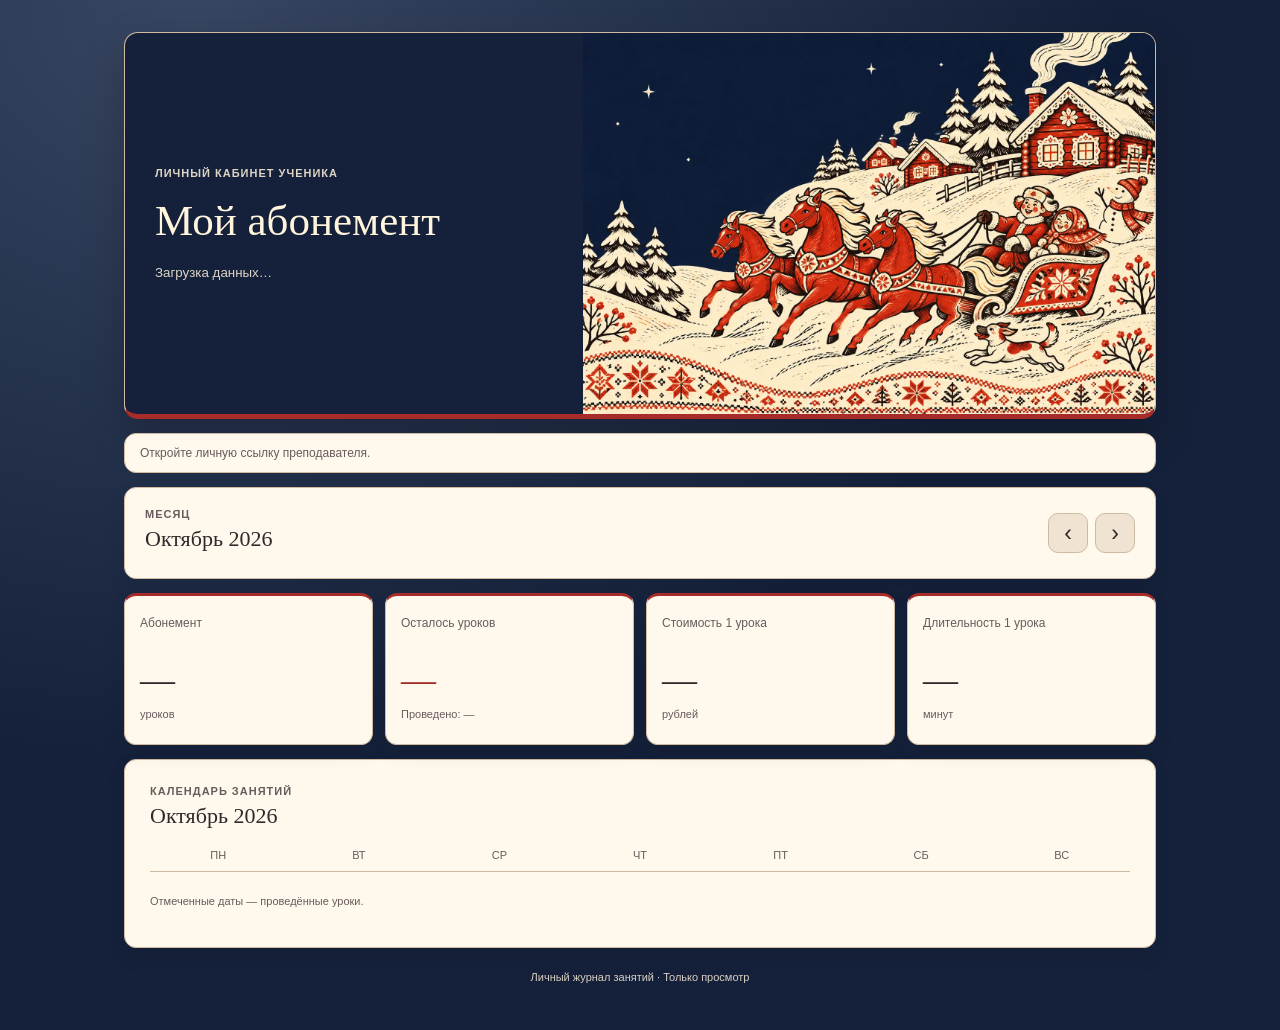
==== student.html @ 14dc7225 "Switch theme with calendar navigation and adapt payment button colors" ====
<!DOCTYPE html>
<html lang="ru">
<head>
<meta charset="UTF-8">
<meta name="viewport" content="width=device-width,initial-scale=1">
<meta name="robots" content="noindex,nofollow,noarchive">
<meta name="referrer" content="no-referrer">
<title>Мои уроки — Личный кабинет</title>
<style>
*{box-sizing:border-box}
body{
 --fg:#fff9fc;--muted:#e0cfe6;
 --card:#2d2039;--border:#685070;
 --green:#98ebba;--soft:#483452;
 margin:0;min-height:100vh;
 font-family:"Segoe UI",Arial,sans-serif;
 color:var(--fg);
 background:linear-gradient(135deg,#24172e,#69415e);
}
body.winter{
 --fg:#20394f;--muted:#536b7d;
 --card:#fff;--border:#c5ddeb;
 --green:#166746;--soft:#dfedf9;
 background:linear-gradient(135deg,#b5dcf5,#f1faff);
}
body.spring{
 --fg:#294333;--muted:#586d60;
 --card:#fff;--border:#cce2d1;
 --green:#166746;--soft:#fbe8ef;
 background:linear-gradient(135deg,#d2f0de,#ffe9f2);
}
body.summer{
 --fg:#244450;--muted:#526d77;
 --card:#fff;--border:#bee0e4;
 --green:#166746;--soft:#fff1c9;
 background:linear-gradient(135deg,#b7e9f4,#fff0c0);
}
main{max-width:940px;margin:auto;padding:24px}
header,.month,.stat,.calendar{
 background:var(--card);
 border:1px solid var(--border);
 border-radius:19px;
}
header{
 padding:26px;display:flex;
 align-items:center;justify-content:space-between;
 gap:15px;margin-bottom:14px;
}
h1{font-size:clamp(27px,5vw,40px);margin:10px 0}
h2{font-size:22px;margin:6px 0}
small,.label,.note,.eyebrow{color:var(--muted)}
.eyebrow{
 text-transform:uppercase;font-weight:750;
 font-size:11px;letter-spacing:1px;
}
.symbol{font-size:65px}
.month{
 display:flex;align-items:center;justify-content:space-between;
 gap:10px;padding:20px;margin-bottom:14px;
}
.arrows{display:flex;gap:7px}
.arrows button{
 background:var(--soft);color:var(--fg);
 border:1px solid var(--border);
 border-radius:10px;width:40px;height:40px;
 font-size:23px;cursor:pointer;
}
.arrows button:disabled{opacity:.3;cursor:default}
.stats{
 display:grid;grid-template-columns:repeat(4,minmax(0,1fr));
 gap:12px;margin-bottom:14px;
}
.stat{padding:20px 15px}
.label{font-size:12px;min-height:33px}
.value{
 font-size:clamp(25px,4vw,35px);
 font-weight:800;letter-spacing:-.04em;
 margin:12px 0 5px;
}
.value.green{color:var(--green)}
.note{font-size:11px}
.calendar{padding:25px}
.week,.days{
 display:grid;grid-template-columns:repeat(7,minmax(0,1fr));
 text-align:center;gap:4px;
}
.week{
 padding:14px 0 10px;border-bottom:1px solid var(--border);
 color:var(--muted);font-size:11px;
}
.days{margin-top:10px}
.day{
 min-height:52px;display:grid;place-items:center;
 font-size:13px;font-weight:600;
}
.done{
 display:grid;place-items:center;
 height:35px;width:35px;
 border-radius:50%;
 background:#166746;color:#fff;font-weight:750;
}
.status{
 padding:12px 15px;margin-bottom:14px;
 background:var(--card);border:1px solid var(--border);
 border-radius:12px;color:var(--muted);font-size:12px;
}
footer{text-align:center;color:var(--muted);font-size:11px;margin:23px 0}
@media(max-width:620px){
 main{padding:12px}
 header{padding:19px}
 .symbol{font-size:45px}
 .stats{grid-template-columns:repeat(2,minmax(0,1fr))}
 .stat{padding:15px}
 .calendar{padding:16px 10px}
 .day{min-height:40px}
 .done{height:30px;width:30px}
}

/* November: charcoal, candlelight, silver tracery. Scoped to the current Moscow month. */
body.november{--fg:#eee9df;--muted:#bcbdb3;--card:#1b2221;--border:#62675f;--green:#ddbc87;--soft:#303b36;color-scheme:dark;background:radial-gradient(ellipse at 18% 4%,#51595155,transparent 42%),radial-gradient(ellipse at 85% 75%,#73534328,transparent 50%),#151c1c;background-attachment:fixed;isolation:isolate;}
body.november::before{content:"";position:fixed;inset:0;pointer-events:none;z-index:-1;background-image:url("data:image/svg+xml,%3Csvg%20xmlns%3D%22http%3A%2F%2Fwww.w3.org%2F2000%2Fsvg%22%20width%3D%221400%22%20height%3D%221100%22%20viewBox%3D%220%200%201400%201100%22%3E%3Cg%20fill%3D%22none%22%20stroke%3D%22%23050909%22%20stroke-linecap%3D%22round%22%3E%3Cpath%20stroke-width%3D%2270%22%20d%3D%22M1440%201130c-130-190-173-270-163-441s-44-228-131-380S1130%20133%201113-30%22%2F%3E%3Cpath%20stroke-width%3D%2222%22%20d%3D%22M1290%20790c-66-146-142-181-196-260s-102-56-152-154M1247%20591c50-140%2031-233%2088-326s21-157%2052-248M1172%20380c-67-27-137-29-179-86s-84-80-137-110M1140%20274c44-94%2051-151%2030-243M1218%20522c-5-104-69-151-64-227M1122%20562c-34-57-39-108-83-130M1331%20281c-12-62-57-87-60-161%22%2F%3E%3Cpath%20stroke-width%3D%227%22%20d%3D%22m994%20294-12-93-39-45m209%20137-39-44-6-42m-165%20168-25-59-62-28m472-54%2058-49%2014-80M1169%2066l70-72m-200%20438-65%2011-27-31M-70%201010c180-10%20233-94%20293-180s76-105%20151-119M147%20901l-11-89-42-44m128%2062%2056%2012%2040-31M62%20972l31-100%22%2F%3E%3C%2Fg%3E%3C%2Fsvg%3E");background-repeat:no-repeat;background-position:center right;background-size:cover;opacity:.8;}
body.november main{position:relative;max-width:1000px;padding-top:42px;}
body.november header,body.november .month,body.november .stat,body.november .calendar,body.november .payment,body.november .archive{background:linear-gradient(125deg,#29312df5,#1a211ff5 65%);border:1px solid #6a6c60;border-radius:8px;box-shadow:0 18px 40px #0005,inset 0 1px #e5ddc00b;}
body.november header{position:relative;min-height:195px;padding:35px 34px;border:1px solid #929286;outline:1px solid #71766a77;outline-offset:-8px;overflow:hidden;background:radial-gradient(ellipse at 91% 50%,#bc7c4328,transparent 37%),linear-gradient(120deg,#303831,#1b2220 70%);}
body.november header::before,body.november header::after{content:"◇";position:absolute;left:50%;transform:translateX(-50%);font-size:21px;line-height:20px;color:#b8b6a3;background:#252d28;padding:0 14px;}
body.november header::before{top:0}body.november header::after{bottom:0}
body.november h1,body.november h2{font-family:Georgia,"Times New Roman",serif;font-weight:400;letter-spacing:.015em;color:#f1e9d9;text-shadow:0 3px 12px #0006;}
body.november h1{font-size:clamp(30px,5vw,47px);margin:14px 0 12px;}
body.november .eyebrow{font-size:10px;font-weight:500;letter-spacing:2px;color:#c5c4b6;}
body.november .symbol{width:85px;min-width:65px;height:112px;filter:drop-shadow(0 0 18px #d39a5744);font-size:0;}
body.november .symbol svg{height:100%;width:100%;}
body.november .status{border-radius:5px;background:#18201dd9;border-color:#454f47;color:#bdc3b6;margin:20px 0;}
body.november .month{padding:20px 25px;margin-bottom:18px;}
body.november .stat{padding:23px 18px;position:relative;}
body.november .stat::before{content:"";position:absolute;top:0;left:20px;right:20px;height:1px;background:linear-gradient(90deg,transparent,#c0b8a077,transparent);}
body.november .value{font-family:Georgia,"Times New Roman",serif;letter-spacing:0;font-weight:400;}
body.november .label{font-size:12px;line-height:1.5;}
body.november .note{line-height:1.65;}
body.november .arrows button,body.november .payment button,body.november .archive button{border-radius:5px;background:#303b33;color:#e8e5d7;border:1px solid #7c806d;box-shadow:0 4px 12px #0003;}
body.november button:focus-visible,body.november select:focus-visible,body.november input:focus-visible{outline:2px solid #e2bd82;outline-offset:3px;}
body.november .calendar{margin-top:18px;padding:27px;}
body.november .week{color:#c4c6b8;border-color:#73796b66;}
body.november .day{min-height:57px;color:#e6e6d8;}
body.november .done{background:#c5b087;color:#17221b;border:1px solid #e7d9b5;box-shadow:0 0 16px #c4a27122;}
body.november .payment,body.november .archive{margin-top:18px;}
body.november footer{padding:12px;color:#b4b9ab;letter-spacing:.04em;}
@media(max-width:620px){body.november main{padding:18px 12px;}body.november header{padding:26px 22px;min-height:165px;}body.november .symbol{width:58px;min-width:52px;height:88px;}body.november .stat{padding:20px 15px;}body.november .calendar{padding:22px 12px;}body.november .day{min-height:44px;}body.november .month{padding:18px;}body.november::before{opacity:.45;background-position:75% center;}}


.phone-payment{margin:18px 0;padding:27px;background:var(--card);border:1px solid var(--border);border-radius:16px;box-shadow:0 15px 36px #0003;}
.payment-heading{display:flex;align-items:baseline;justify-content:space-between;gap:12px;flex-wrap:wrap;margin-bottom:17px;}
.phone-payment h2{margin:5px 0 12px}.phone-payment p{line-height:1.6;}
.bank-options{display:grid;grid-template-columns:1fr 1fr;gap:12px;margin:16px 0 21px;}
.bank-choice{display:flex;align-items:center;gap:11px;padding:15px 17px;color:var(--fg);font:600 16px "Segoe UI",Arial,sans-serif;text-align:left;background:var(--soft);border:1px solid var(--border);border-radius:11px;cursor:pointer;box-shadow:0 5px 0 #0003,0 9px 17px #0002;transition:transform .15s,box-shadow .15s;}
.bank-choice[aria-pressed=true]{outline:2px solid #c9ad78;outline-offset:2px;box-shadow:0 3px 0 #0004,0 0 20px #c9ad7822;transform:translateY(2px);}
.bank-choice .bank-mark{display:grid;place-items:center;flex:none;width:31px;height:31px;border-radius:9px;color:white;font-weight:800;font-size:22px;}
.bank-choice[data-bank=sber] .bank-mark{background:linear-gradient(135deg,#76bd36,#168c48);}.bank-choice[data-bank=tbank] .bank-mark{background:#ffdd2d;color:#222;}
.copy-phone{display:flex;align-items:center;justify-content:center;gap:14px;width:100%;min-height:88px;padding:17px 12px;border:1px solid #c6bc9f;border-radius:12px;color:#292a24;background:linear-gradient(165deg,#f2e9cc 0%,#d3c4a2 43%,#b9a57e 46%,#e0ceaa 100%);box-shadow:inset 0 2px 1px #fff9,inset 0 -3px 2px #72633f66,0 7px 0 #645942,0 12px 23px #0006;cursor:pointer;transform:translateY(0);transition:transform .12s,box-shadow .12s;text-shadow:0 1px #fff9;}
.copy-phone:hover{filter:brightness(1.06)}.copy-phone:active{transform:translateY(5px);box-shadow:inset 0 2px 5px #77674455,0 2px 0 #645942,0 6px 12px #0004;}
.copy-phone .phone-number{font:700 clamp(22px,4vw,32px) Georgia,"Times New Roman",serif;letter-spacing:.03em;white-space:nowrap;text-shadow:0 1px 0 #fff,0 -1px 0 #88765066,0 2px 2px #75684a33;}
.copy-phone svg{width:22px;height:22px;flex:none;}.copy-caption{text-align:center;margin:15px 0 5px;font-size:12px;color:var(--muted);min-height:20px;}
.payment-steps{margin:16px 0 0;color:var(--muted);font-size:13px;}.payment-quote{display:flex;align-items:center;gap:12px;flex-wrap:wrap;margin:8px 0 19px;}.payment-quote input{width:72px;padding:9px;font:inherit;border-radius:7px;border:1px solid var(--border);color:var(--fg);background:var(--soft);}.payment-quote strong{font-size:19px;}
.phone-payment button:focus-visible,.phone-payment input:focus-visible{outline:3px solid #e2bd82;outline-offset:4px;}
body.november .phone-payment{background:linear-gradient(125deg,#29312df5,#1a211ff5 65%);border-color:#6a6c60;border-radius:8px;box-shadow:0 18px 40px #0005,inset 0 1px #e5ddc00b;}
@media(max-width:620px){.phone-payment{padding:23px 16px}.bank-choice{font-size:14px;padding:12px 10px;gap:8px}.bank-options{gap:10px}.copy-phone{gap:8px}.copy-phone .phone-number{font-size:23px;letter-spacing:0}.copy-phone svg{width:20px}.payment-steps{font-size:12px}}
@media(prefers-reduced-motion:reduce){.copy-phone,.bank-choice{transition:none}}


/* Six illustrated monthly themes, selected by today's Moscow date. */
.season-picture{display:none;}
body.december{--fg:#30282a;--muted:#685b5d;--card:#fff8ed;--border:#cfbaa2;--green:#a72b29;--soft:#f0e3d1;--hero:#15213a;--hero-fg:#fff4dc;--done-fg:#fff;--page:#15213a;color-scheme:light;background:radial-gradient(ellipse at 15% 0%,#384662,transparent 60%),#15213a;}
body.january{--fg:#f6ecda;--muted:#c4cedd;--card:#172941;--border:#5d718f;--green:#f3cd82;--soft:#293e59;--hero:#0e203c;--hero-fg:#fff2d1;--done-fg:#1b2b40;--page:#0c182d;color-scheme:dark;background:radial-gradient(ellipse at 85% 5%,#294c77,transparent 60%),#0c182d;}
body.february{--fg:#f0e8df;--muted:#c4b8ac;--card:#2c2928;--border:#76645b;--green:#e8b076;--soft:#453832;--hero:#242425;--hero-fg:#f1e5d8;--done-fg:#2c231d;--page:#202122;color-scheme:dark;background:radial-gradient(ellipse at 80% 2%,#75443366,transparent 55%),#202122;}
body.march{--fg:#533e3b;--muted:#79615e;--card:#fffaf4;--border:#d7bfb2;--green:#a94b59;--soft:#f6e5dc;--hero:#fff5e8;--hero-fg:#583c37;--done-fg:#fff;--page:#f5e9dd;color-scheme:light;background:radial-gradient(ellipse at 10% 0%,#d7edf2,transparent 55%),#f5e9dd;}
body.april{--fg:#493a54;--muted:#73617c;--card:#fff9ff;--border:#d0bad6;--green:#79508d;--soft:#eee1f3;--hero:#f4e8f2;--hero-fg:#533a60;--done-fg:#fff;--page:#e7dbea;color-scheme:light;background:radial-gradient(ellipse at 90% 0%,#ffd9bc,transparent 55%),#e7dbea;}
body.may{--fg:#264b63;--muted:#516d7d;--card:#f7fcff;--border:#b3cfdf;--green:#a13d75;--soft:#e2f0f9;--hero:#eaf6fb;--hero-fg:#244b66;--done-fg:#fff;--page:#d8eaf3;color-scheme:light;background:radial-gradient(ellipse at 80% 0%,#f5dce9,transparent 55%),#d8eaf3;}
body[data-month-art]{background-attachment:fixed;}
body[data-month-art] main{max-width:1080px;padding-top:32px;}
body[data-month-art] header{display:grid;grid-template-columns:1fr 1.25fr;gap:0;padding:0;overflow:hidden;min-height:0;background:var(--hero);border-radius:14px;border:1px solid var(--border);box-shadow:0 18px 45px #0003;}
body[data-month-art] .season-picture{display:block;grid-column:2;grid-row:1;align-self:stretch;}
body[data-month-art] .season-picture img{display:block;width:100%;height:100%;aspect-ratio:3/2;object-fit:cover;}
body[data-month-art] header>div:not(.season-picture):not(.symbol){grid-column:1;grid-row:1;padding:34px 30px;min-width:0;}
body[data-month-art] header h1{color:var(--hero-fg);font-family:Georgia,"Times New Roman",serif;font-weight:400;font-size:clamp(29px,4vw,43px);line-height:1.12;margin:18px 0;}
body[data-month-art] header .eyebrow,body[data-month-art] header small{color:var(--hero-fg);opacity:.86;}
body[data-month-art] header .symbol{display:none;}
body[data-month-art] h2{font-family:Georgia,"Times New Roman",serif;font-weight:400;}
body[data-month-art] .month,body[data-month-art] .stat,body[data-month-art] .calendar,body[data-month-art] .phone-payment,body[data-month-art] .archive{border-radius:12px;box-shadow:0 9px 22px #00000012;}
body[data-month-art] .stat{border-top:3px solid var(--green);}
body[data-month-art] .value{font-family:Georgia,"Times New Roman",serif;font-weight:400;letter-spacing:0;}
body[data-month-art] .done{background:var(--green);color:var(--done-fg);box-shadow:0 3px 9px #0002;}
body[data-month-art] .note{line-height:1.6;}
body[data-month-art] .bank-choice[aria-pressed=true]{outline-color:var(--green);}
body[data-month-art] footer{color:var(--muted);}
body.december footer{color:#d8d0c3;}
body[data-month-art] :is(button,input,select):focus-visible{outline:3px solid var(--green);outline-offset:3px;}
body.december header{border-bottom:5px solid #a72b29;}
body.january header{border-bottom:4px solid #d7ac60;}
body.february header{border-bottom:4px solid #8d5342;}
body.march header{border-bottom:4px solid #d89b9b;}
body.april header{border-bottom:4px solid #a487ba;}
body.may header{border-bottom:4px solid #d78ab5;}
@media(max-width:620px){body[data-month-art] main{padding:16px 12px;}body[data-month-art] header{grid-template-columns:1fr;}body[data-month-art] .season-picture{grid-column:1;grid-row:1;}body[data-month-art] .season-picture img{height:auto;aspect-ratio:3/2;}body[data-month-art] header>div:not(.season-picture):not(.symbol){grid-column:1;grid-row:2;padding:23px 22px;}body[data-month-art] header h1{font-size:34px;margin:12px 0;}body[data-month-art] .calendar{padding:22px 12px;}}


/* Compact payment: calculation on the left, bank icons and phone on the right. */
.phone-payment{padding:22px 24px;}
.payment-layout{display:grid;grid-template-columns:minmax(230px,.85fr) minmax(300px,1.15fr);gap:18px 32px;align-items:center;}
.payment-summary{align-self:start;padding-top:4px;}
.payment-summary .eyebrow{font-size:10px;letter-spacing:1.3px;}
.payment-summary h2{font-size:25px;margin:6px 0 12px;}
.payment-summary #phoneTerms{font-size:11px;margin:0 0 13px;}
.payment-summary .payment-quote{gap:10px;margin:0;font-size:13px;}
.payment-summary .payment-quote label{display:flex;align-items:center;gap:7px;}
.payment-summary .payment-quote input{width:57px;padding:6px;}
.payment-summary .payment-quote strong{font-size:18px;}
.payment-transfer{width:100%;max-width:470px;justify-self:center;text-align:center;}
.payment-transfer .bank-options{display:flex;justify-content:center;gap:12px;margin:0 0 12px;}
.payment-transfer .bank-choice{display:grid;place-items:center;padding:0;width:43px;height:43px;border:1px solid var(--border);border-radius:11px;background:var(--soft);box-shadow:0 3px 0 #0003,0 5px 12px #0002;}
.payment-transfer .bank-mark{width:31px;height:31px;font-size:23px;border-radius:8px;}
.payment-transfer .copy-phone{min-height:58px;padding:10px 12px;gap:11px;box-shadow:inset 0 2px 1px #fff9,inset 0 -2px 2px #72633f66,0 5px 0 #645942,0 9px 17px #0004;}
.payment-transfer .copy-phone .phone-number{font-size:clamp(21px,2.7vw,28px);}
.payment-transfer .copy-phone svg{width:19px;height:19px;}
.payment-transfer .copy-caption{margin:10px 0 4px;font-size:11px;min-height:16px;line-height:1.4;}
.payment-transfer .payment-steps{font-size:11px;line-height:1.5;margin:8px 0 0;}
.payment-transfer .payment-confirmation{font-size:10px;margin:6px 0 0;line-height:1.45;color:var(--muted);}
@media(max-width:760px){.phone-payment{padding:19px 18px;}.payment-layout{grid-template-columns:1fr;gap:17px;}.payment-summary h2{margin-bottom:8px;}.payment-summary #phoneTerms{margin-bottom:10px;}.payment-transfer{max-width:460px;}.payment-transfer .bank-options{margin-bottom:10px;}.payment-transfer .copy-phone .phone-number{font-size:25px;}}
@media(max-width:360px){.payment-transfer .copy-phone .phone-number{font-size:22px;}.payment-transfer .copy-phone{gap:7px;}}


/* Phone button palette follows the displayed month's theme. */
body{--phone-top:#e6d5ef;--phone-mid:#d5b8e0;--phone-low:#bca0ce;--phone-end:#dfc7e9;--phone-ink:#382246;--phone-edge:#a78bb9;--phone-base:#705c80;--phone-text-highlight:#ffffff88;}
body.november{--phone-top:#f2e9cc;--phone-mid:#d3c4a2;--phone-low:#b9a57e;--phone-end:#e0ceaa;--phone-ink:#292a24;--phone-edge:#c6bc9f;--phone-base:#645942;}
body.december{--phone-top:#b72b35;--phone-mid:#a9222d;--phone-low:#8d1826;--phone-end:#b42b35;--phone-ink:#fffaf3;--phone-edge:#edb6ae;--phone-base:#63151e;--phone-text-highlight:#00000066;}
body.january{--phone-top:#345c87;--phone-mid:#254975;--phone-low:#1c3962;--phone-end:#315681;--phone-ink:#fff5de;--phone-edge:#a8c1df;--phone-base:#10223b;--phone-text-highlight:#00000077;}
body.february{--phone-top:#e4bc98;--phone-mid:#cda07d;--phone-low:#b58a6b;--phone-end:#d8ad88;--phone-ink:#30231b;--phone-edge:#d8b898;--phone-base:#6d4b38;}
body.march{--phone-top:#f9e1de;--phone-mid:#edc8c5;--phone-low:#d7aaa9;--phone-end:#f1d0ca;--phone-ink:#542f36;--phone-edge:#c49496;--phone-base:#9b6c72;}
body.april{--phone-top:#e9e0f5;--phone-mid:#d8c7ea;--phone-low:#bda8d5;--phone-end:#ddcdef;--phone-ink:#432d57;--phone-edge:#ac91c4;--phone-base:#7a5d95;}
body.may{--phone-top:#e4f4fc;--phone-mid:#bfdded;--phone-low:#9fc5dc;--phone-end:#c9e4f2;--phone-ink:#24455d;--phone-edge:#8db6cf;--phone-base:#577e99;}
body.summer,body.spring{--phone-top:#e3f4e8;--phone-mid:#c0dfd0;--phone-low:#9dc5b2;--phone-end:#cce8d9;--phone-ink:#254238;--phone-edge:#89b6a0;--phone-base:#547d68;}
body.winter{--phone-top:#f1f7ff;--phone-mid:#d7e6f7;--phone-low:#b6cde6;--phone-end:#dfecfa;--phone-ink:#243f5b;--phone-edge:#a1bad6;--phone-base:#607b9b;}
.payment-transfer .copy-phone{background:linear-gradient(165deg,var(--phone-top) 0%,var(--phone-mid) 43%,var(--phone-low) 46%,var(--phone-end) 100%);color:var(--phone-ink);border-color:var(--phone-edge);box-shadow:inset 0 2px 1px #ffffff66,inset 0 -2px 2px #00000022,0 5px 0 var(--phone-base),0 9px 17px #0004;text-shadow:none;}
.payment-transfer .copy-phone .phone-number{color:var(--phone-ink);text-shadow:0 1px 0 var(--phone-text-highlight),0 2px 2px #00000018;}
.payment-transfer .copy-phone:active{box-shadow:inset 0 2px 5px #00000022,0 1px 0 var(--phone-base),0 4px 10px #0003;}
.arrows button,.bank-choice{color:var(--fg);background:var(--soft);}
.bank-choice[data-bank=sber] .bank-mark{background:linear-gradient(135deg,#29823a,#16723a);color:#fff;}
.bank-choice[data-bank=tbank] .bank-mark{background:#ffdd2d;color:#222;}
.phone-payment button:focus-visible,.phone-payment input:focus-visible,.arrows button:focus-visible{outline:3px solid var(--green);outline-offset:4px;}

</style>
</head>
<body>
<main>
<header>
 <div class="season-picture" id="seasonPicture" hidden aria-hidden="true"><img id="seasonImage" alt="" width="1536" height="1024" decoding="async"></div>
 <div>
  <div class="eyebrow">Личный кабинет ученика</div>
  <h1>Мой абонемент</h1>
  <small id="studentName">Загрузка данных…</small>
 </div>
 <div class="symbol" id="symbol" aria-hidden="true"></div>
</header>

<div id="status" class="status" role="status">
 Ожидаем личные данные.
</div>

<section class="month">
 <div>
  <div class="eyebrow">Месяц</div>
  <h2 id="monthName">Октябрь 2026</h2>
 </div>
 <div class="arrows">
  <button id="prev" aria-label="Предыдущий месяц">‹</button>
  <button id="next" aria-label="Следующий месяц">›</button>
 </div>
</section>

<section class="stats">
 <div class="stat">
  <div class="label">Абонемент</div>
  <div class="value" id="subscription">—</div>
  <div class="note">уроков</div>
 </div>
 <div class="stat">
  <div class="label">Осталось уроков</div>
  <div class="value green" id="remaining">—</div>
  <div class="note" id="completed">Проведено: —</div>
 </div>
 <div class="stat">
  <div class="label">Стоимость 1 урока</div>
  <div class="value" id="price">—</div>
  <div class="note">рублей</div>
 </div>
 <div class="stat">
  <div class="label">Длительность 1 урока</div>
  <div class="value" id="minutes">—</div>
  <div class="note">минут</div>
 </div>
</section>


<section class="phone-payment" id="phonePayment" aria-labelledby="phonePayTitle" hidden>
 <div class="payment-layout">
  <div class="payment-summary"><div class="eyebrow">Пополнить абонемент</div><h2 id="phonePayTitle">Оплатить занятия</h2><p class="note" id="phoneTerms"></p><div class="payment-quote"><label for="phoneQuantity">Уроков <input id="phoneQuantity" type="number" min="1" max="100" step="1" value="4"></label><span>К оплате: <strong id="phoneAmount">—</strong></span></div></div>
  <div class="payment-transfer">
   <div class="bank-options" role="group" aria-label="Выберите банк получателя">
    <button class="bank-choice" type="button" data-bank="sber" aria-pressed="false" aria-label="Сбер" title="Сбер"><span class="bank-mark" aria-hidden="true">С</span></button>
    <button class="bank-choice" type="button" data-bank="tbank" aria-pressed="false" aria-label="Т-Банк" title="Т-Банк"><span class="bank-mark" aria-hidden="true">Т</span></button>
   </div>
   <button type="button" class="copy-phone" id="copyPhone" aria-label="Скопировать номер телефона +7 910 254 19 08"><span class="phone-number">+7 910 254-19-08</span><svg viewBox="0 0 24 24" fill="none" stroke="currentColor" stroke-width="1.7" aria-hidden="true"><rect x="8" y="8" width="12" height="13" rx="2"/><path d="M16 8V5a2 2 0 0 0-2-2H5a2 2 0 0 0-2 2v9a2 2 0 0 0 2 2h3"/></svg></button>
   <div class="copy-caption" id="phoneCopyStatus" role="status" aria-live="polite">Нажмите на номер, чтобы скопировать</div>
   <p class="payment-steps" id="bankInstructions">Выберите банк получателя, скопируйте номер и переведите нужную сумму в приложении своего банка.</p>
   <p class="payment-confirmation">Оплата зачисляется после подтверждения преподавателем.</p>
  </div>
 </div>
</section>

<section class="calendar">
 <div class="eyebrow">Календарь занятий</div>
 <h2 id="calendarMonth">Октябрь 2026</h2>
 <div class="week">
  <span>ПН</span><span>ВТ</span><span>СР</span>
  <span>ЧТ</span><span>ПТ</span><span>СБ</span>
  <span>ВС</span>
 </div>
 <div class="days" id="days"></div>
 <p class="note">Отмеченные даты — проведённые уроки.</p>
</section>

<footer>Личный журнал занятий · Только просмотр</footer>
</main>

<script>
(function(){
"use strict";

const $ = id => document.getElementById(id);
const monthNames=[
 "Январь","Февраль","Март","Апрель",
 "Май","Июнь","Июль","Август",
 "Сентябрь","Октябрь","Ноябрь","Декабрь"
];

const keys=Array.from({length:15},(_,i)=>{
 const d=new Date(2026,9+i,1);
 return d.getFullYear()+"-"+String(d.getMonth()+1).padStart(2,"0");
});

const currentKey=new Date().getFullYear()+"-"+
 String(new Date().getMonth()+1).padStart(2,"0");

let index=Math.max(0,keys.indexOf(currentKey));
let student=null;

function setSeason(){
 const m=Number(keys[index].slice(5));
 const monthlyThemes={12:"december",1:"january",2:"february",3:"march",4:"april",5:"may"};
 const season=monthlyThemes[m]||(m===11?"november":m===12||m<=2?"winter":
              m<=5?"spring":
              m<=8?"summer":"halloween");
 document.body.className=season;
 const illustrated=Object.values(monthlyThemes).includes(season);
 $("seasonPicture").hidden=!illustrated;
 if(illustrated){document.body.dataset.monthArt=season;const path="./assets/monthly/"+season+".webp";if($("seasonImage").getAttribute("src")!==path)$("seasonImage").src=path;}
 else{delete document.body.dataset.monthArt;$("seasonImage").removeAttribute("src");}
 if(season==="november"){$("symbol").innerHTML="<svg viewBox=\"0 0 100 124\" fill=\"none\" xmlns=\"http://www.w3.org/2000/svg\" aria-hidden=\"true\"><path d=\"M50 3C43 14 38 18 38 26a12 12 0 0 0 24 0C62 18 55 12 50 3Z\" fill=\"#d89a60\"/><path d=\"M50 13c-3 6-6 9-6 13a6 6 0 0 0 12 0c0-4-3-8-6-13Z\" fill=\"#ffe0a5\"/><path d=\"M39 45h22v52H39z\" fill=\"#b6aaa0\"/><path d=\"M39 45c4 9 4 19 8 19s2-13 6-13 3 4 8 2\" stroke=\"#e5d5bc\" stroke-width=\"3\"/><path d=\"M50 45v-8M25 99h50M34 104h32l6 9H28l6-9ZM21 118h58\" stroke=\"#d2c8b6\" stroke-width=\"2\"/><path d=\"M20 10 10 19v78l11 12M80 10l10 9v78l-11 12M28 5 50 0l22 5\" stroke=\"#9a9d95\" stroke-opacity=\".6\"/><path d=\"m13 37 5 6-5 6-5-6 5-6ZM87 37l5 6-5 6-5-6 5-6Z\" fill=\"#9a9d95\" fill-opacity=\".7\"/></svg>";$("symbol").setAttribute("aria-hidden","true");return;}
 $("symbol").textContent={
  halloween:"🎃",winter:"❄️",
  spring:"🌸",summer:"☀️"
 }[season]||"";
}

function format(value){
 return value===null||value===undefined||value===""?
 "—":Number(value).toLocaleString("ru-RU");
}

function render(){
 if(!student)return;
 setSeason();

 const ym=keys[index];
 const year=Number(ym.slice(0,4));
 const month=Number(ym.slice(5));

 const record=student.months.find(x=>x.ym===ym)||
 {ym,subscription:null,dates:[]};

 const completed=new Set(record.dates||[]);
 const title=monthNames[month-1]+" "+year;

 $("monthName").textContent=title;
 $("calendarMonth").textContent=title;
 $("studentName").textContent=student.name||"Ученик";

 $("subscription").textContent=format(record.subscription);
 $("remaining").textContent=record.subscription==null?
 "—":format(Number(record.subscription)-completed.size);

 $("completed").textContent="Проведено: "+completed.size;
 
 // Визуальная пометка без автоматического переноса
 const balance=record.subscription==null
   ?null:Number(record.subscription)-completed.size;

 const now=new Date();
 const currentMonth=now.getFullYear()+"-"+
   String(now.getMonth()+1).padStart(2,"0");

 const showNotice=ym<currentMonth&&
   balance!==null&&Number.isFinite(balance)&&balance>0;

 const isLight=/^(winter|spring|summer|december|march|april|may)$/.test(document.body.className);
 const noticeColor=isLight?"#b4233b":"#ffb0bd";

 $("remaining").style.color=showNotice?noticeColor:"";

 let notice=$("carryoverNotice");

 if(!notice){
   notice=document.createElement("div");
   notice.id="carryoverNotice";
   notice.style.cssText="margin-top:6px;font-size:11px;font-weight:700;line-height:1.4";
   $("completed").insertAdjacentElement("afterend",notice);
 }

 notice.textContent="Перенесены в новый месяц";
 notice.style.color=noticeColor;
 notice.hidden=!showNotice;

 $("price").textContent=format(student.price);
 $("minutes").textContent=format(student.minutes);

 renderPhonePayment();
 $("prev").disabled=index===0;
 $("next").disabled=index===14;

 const grid=$("days");
 grid.replaceChildren();

 const offset=(new Date(year,month-1,1).getDay()+6)%7;
 for(let i=0;i<offset;i++)
  grid.append(document.createElement("div"));

 const last=new Date(year,month,0).getDate();

 for(let d=1;d<=last;d++){
  const key=ym+"-"+String(d).padStart(2,"0");
  const day=document.createElement("div");
  day.className="day";

  if(completed.has(key)){
   const circle=document.createElement("span");
   circle.className="done";
   circle.textContent=d;
   day.append(circle);
  }else{
   day.textContent=d;
  }
  grid.append(day);
 }
}


function renderPhonePayment(){
 if(!student)return;
 $("phonePayment").hidden=false;
 const qty=Number($("phoneQuantity").value),price=Number(student.price),minutes=Number(student.minutes);
 $("phoneTerms").textContent="Новые занятия: "+format(student.minutes)+" мин · "+format(student.price)+" ₽ за урок.";
 const valid=Number.isInteger(qty)&&qty>0&&qty<=100&&Number.isFinite(price)&&price>0&&Number.isFinite(minutes)&&minutes>0;
 $("phoneAmount").textContent=valid?format(Math.round(qty*price*100)/100)+" ₽":"Уточните количество и тариф";
}
$("phoneQuantity").addEventListener("input",renderPhonePayment);
document.querySelectorAll(".bank-choice").forEach(button=>button.addEventListener("click",()=>{
 document.querySelectorAll(".bank-choice").forEach(other=>other.setAttribute("aria-pressed",String(other===button)));
 const bank=button.dataset.bank==="sber"?"Сбер":"Т-Банк";
 $("bankInstructions").textContent="Банк получателя: "+bank+". Скопируйте номер и выполните перевод в приложении своего банка. Проверьте получателя и сумму.";
}));
$("copyPhone").addEventListener("click",async()=>{
 const phone="+79102541908";let copied=false;
 try{if(navigator.clipboard?.writeText){await navigator.clipboard.writeText(phone);copied=true;}}catch{}
 if(!copied){
  const field=document.createElement("textarea");field.value=phone;field.setAttribute("readonly","");field.style.cssText="position:fixed;left:-9999px;top:0";document.body.append(field);field.select();field.setSelectionRange(0,phone.length);
  try{copied=document.execCommand("copy");}catch{}finally{field.remove();$("copyPhone").focus({preventScroll:true});}
 }
 $("phoneCopyStatus").textContent=copied?"Номер скопирован: +7 910 254-19-08":"Не удалось скопировать. Скопируйте вручную: +79102541908";
});

function b64url(str){
 if(!/^[A-Za-z0-9_-]+$/.test(str||""))
  throw new Error("Invalid encoded value");
 const b=str.replace(/-/g,"+").replace(/_/g,"/");
 return Uint8Array.from(
  atob(b+"=".repeat((4-b.length%4)%4)),
  c=>c.charCodeAt(0)
 );
}

async function loadStudent(){
 const query=new URLSearchParams(location.search);
 const fragment=new URLSearchParams(location.hash.slice(1));
 const id=query.get("u");
 const encodedKey=fragment.get("k");

 if(!/^[a-f0-9]{32}$/.test(id||"")||!encodedKey){
  $("status").textContent="Откройте личную ссылку преподавателя.";
  return;
 }

 try{
  const response=await fetch(
   "./data/records.json?t="+Date.now(),
   {cache:"no-store",credentials:"omit"}
  );

  if(!response.ok)throw new Error("Данные пока не опубликованы");

  const bundle=await response.json();
  const record=bundle.records?.[id];

  if(!record||record.v!==1)
   throw new Error("Запись не найдена");

  const keyBytes=b64url(encodedKey);
  const iv=b64url(record.iv);
  const ct=b64url(record.ct);
  const mac=b64url(record.mac);

  if(keyBytes.length!==64||iv.length!==16||mac.length!==32)
   throw new Error("Недопустимый ключ");

  const prefix=new TextEncoder().encode("lessons-v1:"+id);
  const signed=new Uint8Array(prefix.length+iv.length+ct.length);

  signed.set(prefix,0);
  signed.set(iv,prefix.length);
  signed.set(ct,prefix.length+iv.length);

  const macKey=await crypto.subtle.importKey(
   "raw",keyBytes.slice(32),
   {name:"HMAC",hash:"SHA-256"},
   false,["verify"]
  );

  const valid=await crypto.subtle.verify(
   "HMAC",macKey,mac,signed
  );

  if(!valid)throw new Error("Недопустимый ключ");

  const aesKey=await crypto.subtle.importKey(
   "raw",keyBytes.slice(0,32),
   "AES-CBC",false,["decrypt"]
  );

  const decoded=await crypto.subtle.decrypt(
   {name:"AES-CBC",iv},aesKey,ct
  );

  const result=JSON.parse(new TextDecoder().decode(decoded));

  if(!Array.isArray(result.months))
   throw new Error("Некорректные данные");

  student=result;
  $("status").textContent="Данные обновлены: "+
   new Date().toLocaleTimeString("ru-RU",{
    hour:"2-digit",minute:"2-digit"
   });

  render();
 }catch(error){
  $("status").textContent=student?
   "Не удалось проверить новые данные. Показана последняя версия.":
   "Не удалось открыть кабинет. Проверьте личную ссылку.";
 }
}

$("prev").addEventListener("click",()=>{
 if(index>0){index--;render();}
});
$("next").addEventListener("click",()=>{
 if(index<14){index++;render();}
});

setSeason();
loadStudent();

setInterval(()=>{
 setSeason();
 if(!document.hidden)loadStudent();
},60000);
})();
</script>
</body>
</html>
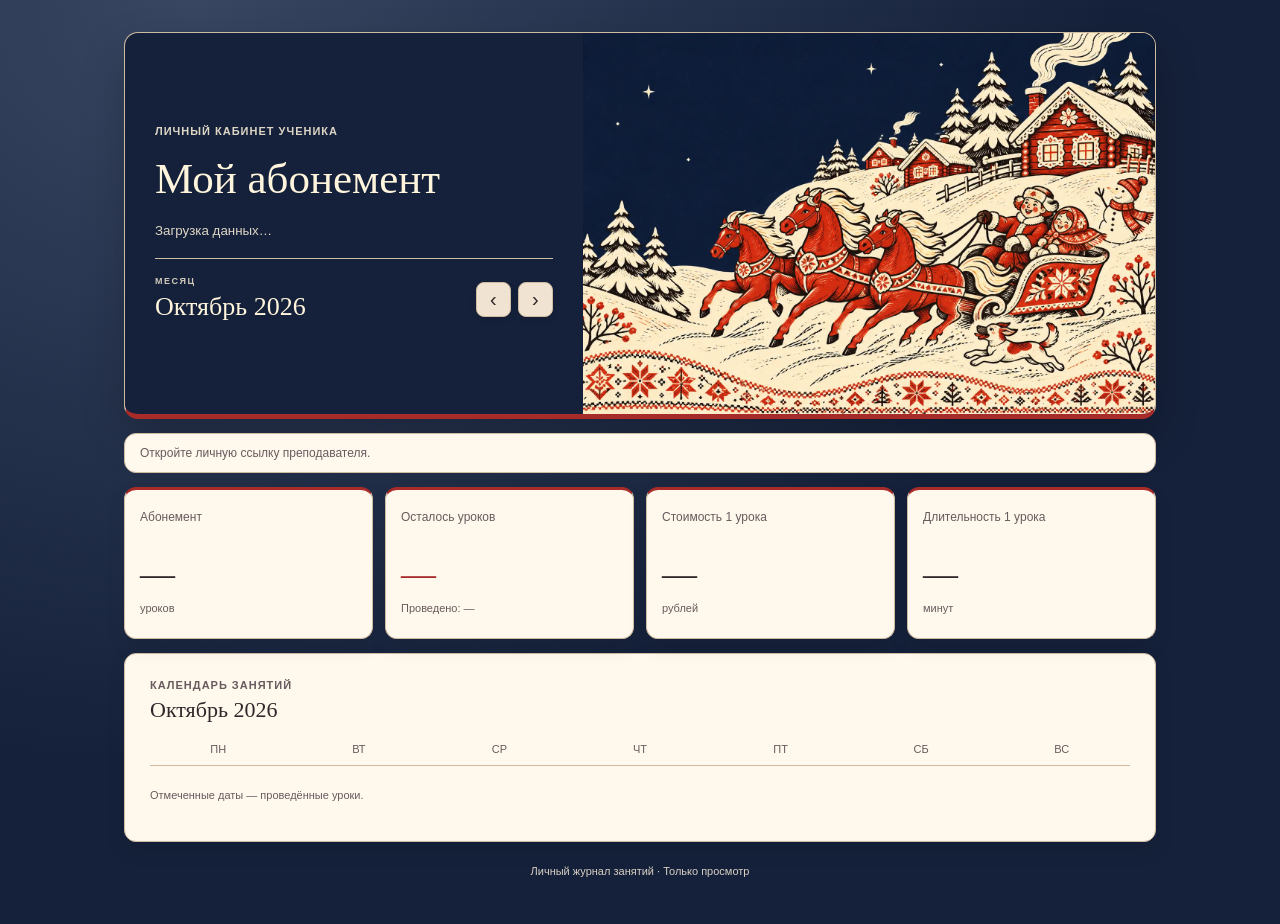
==== commit 7526dbc3: "Place month navigation beneath student name in dashboard banner" ====
--- a/student.html
+++ b/student.html
@@ -247,6 +247,44 @@
 .bank-choice[data-bank=tbank] .bank-mark{background:#ffdd2d;color:#222;}
 .phone-payment button:focus-visible,.phone-payment input:focus-visible,.arrows button:focus-visible{outline:3px solid var(--green);outline-offset:4px;}
 
+
+/* Five illustrated summer and autumn themes. */
+body.june{--fg:#3d4e3f;--muted:#617157;--card:#fffcef;--border:#b9c3a0;--green:#7c5426;--soft:#e8edcf;--hero:#eef1d9;--hero-fg:#3e5039;--done-fg:#fff;color-scheme:light;background:radial-gradient(ellipse at 85% 0%,#ffe5b0,transparent 60%),#e6dfc9;--phone-top:#edf4d9;--phone-mid:#d8e3b7;--phone-low:#bbc793;--phone-end:#e1eac3;--phone-ink:#354023;--phone-edge:#a8b67b;--phone-base:#73804f;--phone-text-highlight:#ffffff88;}
+body.july{--fg:#174c52;--muted:#45696e;--card:#f2fffc;--border:#99c8c5;--green:#166c78;--soft:#d7f0ee;--hero:#dcf4ee;--hero-fg:#1d5055;--done-fg:#fff;color-scheme:light;background:radial-gradient(ellipse at 20% 0%,#d8faf1,transparent 60%),#b5e2df;--phone-top:#dcf7ee;--phone-mid:#b8e5dc;--phone-low:#94d0c7;--phone-end:#caece3;--phone-ink:#173f43;--phone-edge:#7bb9b2;--phone-base:#4c8783;--phone-text-highlight:#ffffff88;}
+body.august{--fg:#4e455f;--muted:#706378;--card:#fff8fc;--border:#d6b9ce;--green:#98476f;--soft:#f4e3ee;--hero:#f8e8f0;--hero-fg:#573b58;--done-fg:#fff;color-scheme:light;background:radial-gradient(ellipse at 15% 0%,#b9e9f0,transparent 60%),#eadbe7;--phone-top:#fbe0ef;--phone-mid:#edcada;--phone-low:#ddb4ce;--phone-end:#f3d4e5;--phone-ink:#54334e;--phone-edge:#c998b9;--phone-base:#936882;--phone-text-highlight:#ffffff88;}
+body.september{--fg:#4c402d;--muted:#716044;--card:#fff7e8;--border:#c9b48f;--green:#936123;--soft:#efdfc3;--hero:#f0e4ce;--hero-fg:#514029;--done-fg:#fff;color-scheme:light;background:radial-gradient(ellipse at 80% 0%,#edc98e,transparent 60%),#ddd2ba;--phone-top:#f6dfb6;--phone-mid:#e4c28d;--phone-low:#c8a46b;--phone-end:#ecd09f;--phone-ink:#49341d;--phone-edge:#b18c52;--phone-base:#806237;--phone-text-highlight:#ffffff88;}
+body.october{--fg:#f8eafa;--muted:#d6c2df;--card:#2b1539;--border:#9067a2;--green:#f4b37b;--soft:#452356;--hero:#241033;--hero-fg:#fff0dc;--done-fg:#2c1739;color-scheme:dark;background:radial-gradient(ellipse at 80% 0%,#73268c77,transparent 65%),#180925;--phone-top:#8246a1;--phone-mid:#70378f;--phone-low:#5e277e;--phone-end:#7a4098;--phone-ink:#fff5e9;--phone-edge:#c394de;--phone-base:#39154e;--phone-text-highlight:#00000066;}
+body.june header{border-bottom:4px solid #9aa96b;}body.july header{border-bottom:4px solid #368f95;}body.august header{border-bottom:4px solid #c883a9;}body.september header{border-bottom:4px solid #af7e38;}body.october header{border-bottom:4px solid #bd7846;}
+
+
+/* November fog: silver mist, bare trees and slate-blue controls. */
+body.november{--fg:#293e46;--muted:#536b74;--card:#e9eff1;--border:#a1b2bb;--green:#355e6c;--soft:#d3dfe4;--hero:#dfe7ea;--hero-fg:#293e46;--done-fg:#fff;--phone-top:#e7f0f3;--phone-mid:#c8d8df;--phone-low:#a8bdc7;--phone-end:#d5e3e8;--phone-ink:#29434f;--phone-edge:#92aab5;--phone-base:#5e7c8a;--phone-text-highlight:#ffffff88;color-scheme:light;background:radial-gradient(ellipse at 15% 0%,#f5f8f9,transparent 65%),#c1cdd2;}
+body.november::before,body.november header::before,body.november header::after{display:none;}
+body.november header{background:var(--hero);outline:0;min-height:0;padding:0;border-radius:14px;border:1px solid var(--border);border-bottom:4px solid #7e9ba7;box-shadow:0 18px 40px #263f4b22;}
+body.november :is(.month,.stat,.calendar,.phone-payment,.archive){background:var(--card);border:1px solid var(--border);border-radius:12px;box-shadow:0 9px 22px #243c4712;}
+body.november .stat{border-top:3px solid var(--green);}
+body.november .stat::before{display:none;}
+body.november .status{background:var(--card);border-color:var(--border);color:var(--muted);}
+body.november :is(.arrows button,.bank-choice,.archive button){background:var(--soft);color:var(--fg);border-color:var(--border);}
+body.november .week{color:var(--muted);border-color:var(--border);}
+body.november .day{color:var(--fg);}
+body.november .done{background:var(--green);color:#fff;border-color:#355e6c;box-shadow:0 3px 9px #263e4922;}
+body.november footer{color:var(--muted);}
+/* Fog text contrast */
+body.november h1,body.november h2{color:var(--fg);text-shadow:none;}
+body.november .eyebrow{color:var(--muted);}
+
+
+/* Month navigation sits below the student's name in the banner. */
+body header .month.banner-month{display:flex;align-items:center;justify-content:space-between;gap:14px;width:100%;padding:17px 0 0;margin:19px 0 0;background:transparent;border:0;border-top:1px solid var(--border);border-radius:0;box-shadow:none;}
+body header .month.banner-month h2{font-size:clamp(21px,2.5vw,26px);line-height:1.2;margin:5px 0 0;color:var(--hero-fg,var(--fg));text-shadow:none;}
+body header .month.banner-month .eyebrow{font-size:9px;letter-spacing:1.5px;color:var(--hero-fg,var(--muted));opacity:.8;}
+body header .month.banner-month .arrows{flex:none;gap:7px;}
+body header .month.banner-month .arrows button{width:35px;height:35px;font-size:20px;border-radius:8px;background:var(--soft);color:var(--fg);border:1px solid var(--border);box-shadow:0 3px 7px #00000018;}
+body header .month.banner-month .arrows button:focus-visible{outline:3px solid var(--green);outline-offset:3px;}
+@media(max-width:620px){body header .month.banner-month{margin-top:17px;padding-top:14px;gap:10px;}body header .month.banner-month h2{font-size:24px;}body header .month.banner-month .arrows button{width:34px;height:34px;}}
+@media(max-width:360px){body header .month.banner-month h2{font-size:21px;}body header .month.banner-month .arrows button{width:31px;height:33px;}}
+
 </style>
 </head>
 <body>
@@ -257,6 +295,16 @@
   <div class="eyebrow">Личный кабинет ученика</div>
   <h1>Мой абонемент</h1>
   <small id="studentName">Загрузка данных…</small>
+<section class="month banner-month">
+ <div>
+  <div class="eyebrow">Месяц</div>
+  <h2 id="monthName">Октябрь 2026</h2>
+ </div>
+ <div class="arrows">
+  <button id="prev" aria-label="Предыдущий месяц">‹</button>
+  <button id="next" aria-label="Следующий месяц">›</button>
+ </div>
+</section>
  </div>
  <div class="symbol" id="symbol" aria-hidden="true"></div>
 </header>
@@ -265,16 +313,7 @@
  Ожидаем личные данные.
 </div>
 
-<section class="month">
- <div>
-  <div class="eyebrow">Месяц</div>
-  <h2 id="monthName">Октябрь 2026</h2>
- </div>
- <div class="arrows">
-  <button id="prev" aria-label="Предыдущий месяц">‹</button>
-  <button id="next" aria-label="Следующий месяц">›</button>
- </div>
-</section>
+
 
 <section class="stats">
  <div class="stat">
@@ -355,7 +394,7 @@
 
 function setSeason(){
  const m=Number(keys[index].slice(5));
- const monthlyThemes={12:"december",1:"january",2:"february",3:"march",4:"april",5:"may"};
+ const monthlyThemes={12:"december",1:"january",2:"february",3:"march",4:"april",5:"may",6:"june",7:"july",8:"august",9:"september",10:"october",11:"november"};
  const season=monthlyThemes[m]||(m===11?"november":m===12||m<=2?"winter":
               m<=5?"spring":
               m<=8?"summer":"halloween");
@@ -364,7 +403,6 @@
  $("seasonPicture").hidden=!illustrated;
  if(illustrated){document.body.dataset.monthArt=season;const path="./assets/monthly/"+season+".webp";if($("seasonImage").getAttribute("src")!==path)$("seasonImage").src=path;}
  else{delete document.body.dataset.monthArt;$("seasonImage").removeAttribute("src");}
- if(season==="november"){$("symbol").innerHTML="<svg viewBox=\"0 0 100 124\" fill=\"none\" xmlns=\"http://www.w3.org/2000/svg\" aria-hidden=\"true\"><path d=\"M50 3C43 14 38 18 38 26a12 12 0 0 0 24 0C62 18 55 12 50 3Z\" fill=\"#d89a60\"/><path d=\"M50 13c-3 6-6 9-6 13a6 6 0 0 0 12 0c0-4-3-8-6-13Z\" fill=\"#ffe0a5\"/><path d=\"M39 45h22v52H39z\" fill=\"#b6aaa0\"/><path d=\"M39 45c4 9 4 19 8 19s2-13 6-13 3 4 8 2\" stroke=\"#e5d5bc\" stroke-width=\"3\"/><path d=\"M50 45v-8M25 99h50M34 104h32l6 9H28l6-9ZM21 118h58\" stroke=\"#d2c8b6\" stroke-width=\"2\"/><path d=\"M20 10 10 19v78l11 12M80 10l10 9v78l-11 12M28 5 50 0l22 5\" stroke=\"#9a9d95\" stroke-opacity=\".6\"/><path d=\"m13 37 5 6-5 6-5-6 5-6ZM87 37l5 6-5 6-5-6 5-6Z\" fill=\"#9a9d95\" fill-opacity=\".7\"/></svg>";$("symbol").setAttribute("aria-hidden","true");return;}
  $("symbol").textContent={
   halloween:"🎃",winter:"❄️",
   spring:"🌸",summer:"☀️"
@@ -376,6 +414,33 @@
  "—":Number(value).toLocaleString("ru-RU");
 }
 
+// subscription contains only newly purchased lessons entered by the teacher.
+// Rebuild the signed ledger on every render; never write carryover into months.
+function monthlyBalance(months,ym){
+ const records=new Map();
+ for(const record of months){
+  if(/^\d{4}-(0[1-9]|1[0-2])$/.test(record.ym)&&!records.has(record.ym))
+   records.set(record.ym,record);
+ }
+ let balance=0,known=false,carried=0;
+ for(const key of [...new Set([...records.keys(),ym])].sort()){
+  if(key>ym)break;
+  if(key===ym)carried=balance;
+  const record=records.get(key);
+  if(!record)continue;
+  const subscription=record.subscription;
+  if(subscription!==null&&subscription!==undefined&&subscription!==""&&
+     Number.isFinite(Number(subscription))){
+   balance+=Number(subscription);
+   known=true;
+  }
+  const completed=new Set(record.dates||[]).size;
+  if(completed)known=true;
+  balance-=completed;
+ }
+ return {carried,remaining:known?balance:null};
+}
+
 function render(){
  if(!student)return;
  setSeason();
@@ -395,23 +460,19 @@
  $("studentName").textContent=student.name||"Ученик";
 
  $("subscription").textContent=format(record.subscription);
- $("remaining").textContent=record.subscription==null?
- "—":format(Number(record.subscription)-completed.size);
+ const {carried,remaining}=monthlyBalance(student.months,ym);
+ $("remaining").textContent=format(remaining);
 
  $("completed").textContent="Проведено: "+completed.size;
  
- // Визуальная пометка без автоматического переноса
- const balance=record.subscription==null
-   ?null:Number(record.subscription)-completed.size;
-
+ // Show incoming lessons even when this month's new subscription is blank.
  const now=new Date();
  const currentMonth=now.getFullYear()+"-"+
    String(now.getMonth()+1).padStart(2,"0");
-
- const showNotice=ym<currentMonth&&
-   balance!==null&&Number.isFinite(balance)&&balance>0;
-
- const isLight=/^(winter|spring|summer|december|march|april|may)$/.test(document.body.className);
+ const outgoing=ym<currentMonth&&remaining!==null&&remaining>0;
+ const showNotice=carried!==0||outgoing;
+
+ const isLight=/^(winter|spring|summer|december|march|april|may|june|july|august|september|november)$/.test(document.body.className);
  const noticeColor=isLight?"#b4233b":"#ffb0bd";
 
  $("remaining").style.color=showNotice?noticeColor:"";
@@ -425,7 +486,11 @@
    $("completed").insertAdjacentElement("afterend",notice);
  }
 
- notice.textContent="Перенесены в новый месяц";
+ const notes=[];
+ if(carried>0)notes.push("Перенесено из прошлого месяца: "+format(carried)+" ур.");
+ if(carried<0)notes.push("Долг с прошлого месяца: "+format(-carried)+" ур.");
+ if(outgoing)notes.push("Перенесены в следующий месяц: "+format(remaining)+" ур.");
+ notice.textContent=notes.join(" · ");
  notice.style.color=noticeColor;
  notice.hidden=!showNotice;
 
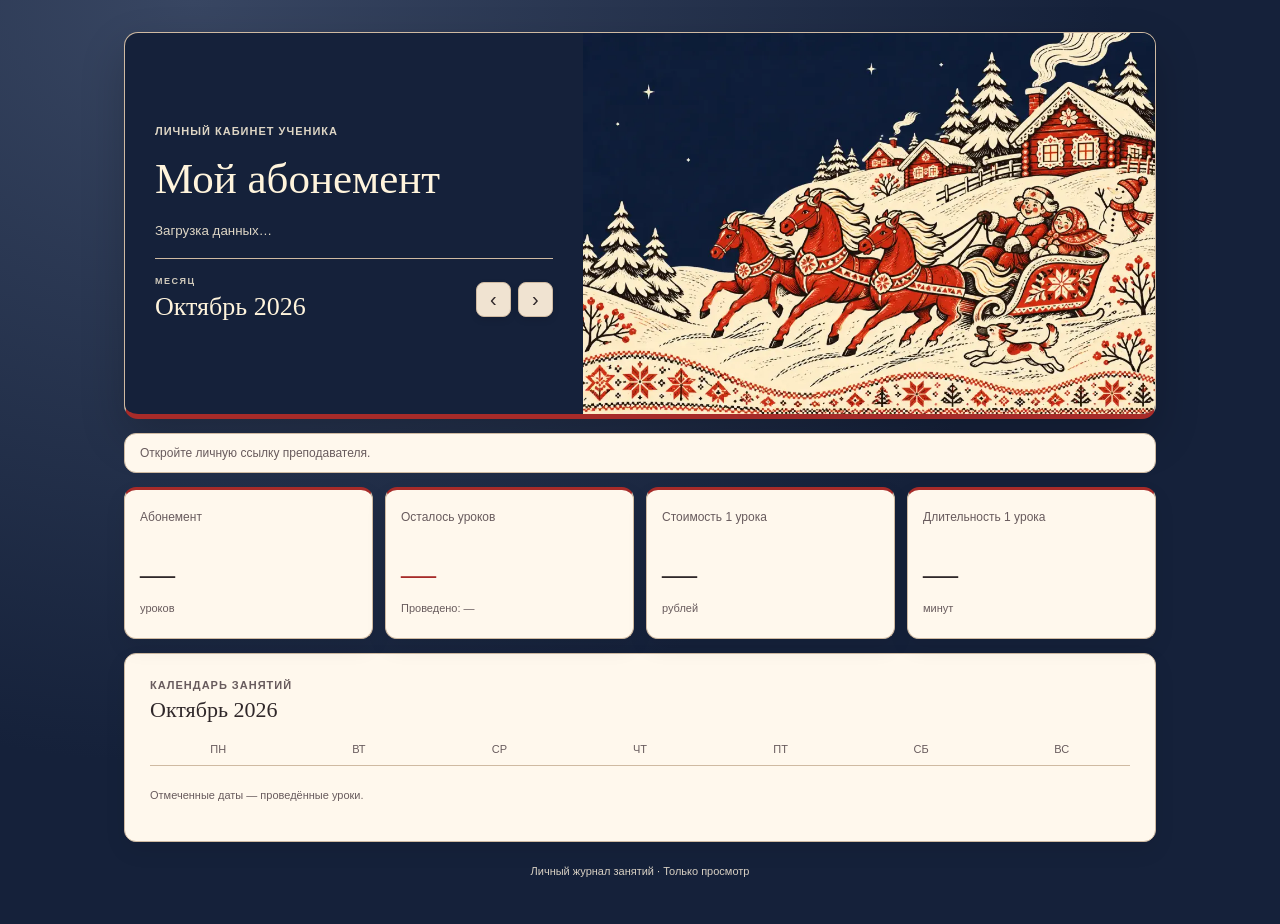
==== commit b602f8a3: "Speed up monthly illustrations and recover image loading failures" ====
--- a/student.html
+++ b/student.html
@@ -285,12 +285,22 @@
 @media(max-width:620px){body header .month.banner-month{margin-top:17px;padding-top:14px;gap:10px;}body header .month.banner-month h2{font-size:24px;}body header .month.banner-month .arrows button{width:34px;height:34px;}}
 @media(max-width:360px){body header .month.banner-month h2{font-size:21px;}body header .month.banner-month .arrows button{width:31px;height:33px;}}
 
+
+/* Keep feedback visible during slow image loads; text and calendar stay usable. */
+.season-picture{position:relative;min-width:0;background:var(--hero,var(--card));}
+.season-picture.art-loading img{opacity:.18;}
+.season-picture.art-error img{opacity:0;}
+.art-message{position:absolute;inset:0;display:flex;flex-direction:column;align-items:center;justify-content:center;gap:10px;pointer-events:none;font:13px "Segoe UI",Arial,sans-serif;color:var(--hero-fg,var(--fg));text-align:center;padding:18px;}
+.art-message button{pointer-events:auto;font:inherit;color:var(--fg);background:var(--soft);border:1px solid var(--border);border-radius:8px;padding:8px 14px;cursor:pointer;}
+.art-message button[hidden],.art-message span[hidden]{display:none;}
+@media(prefers-reduced-motion:no-preference){.season-picture img{transition:opacity .12s;}}
+
 </style>
 </head>
 <body>
 <main>
 <header>
- <div class="season-picture" id="seasonPicture" hidden aria-hidden="true"><img id="seasonImage" alt="" width="1536" height="1024" decoding="async"></div>
+ <div class="season-picture" id="seasonPicture" hidden><img id="seasonImage" alt="" width="1024" height="683" decoding="async"><div class="art-message"><span id="seasonImageStatus" role="status" aria-live="polite" hidden></span><button id="retrySeasonImage" type="button" hidden>Повторить</button></div></div>
  <div>
   <div class="eyebrow">Личный кабинет ученика</div>
   <h1>Мой абонемент</h1>
@@ -338,6 +348,20 @@
  </div>
 </section>
 
+
+
+
+<section class="calendar">
+ <div class="eyebrow">Календарь занятий</div>
+ <h2 id="calendarMonth">Октябрь 2026</h2>
+ <div class="week">
+  <span>ПН</span><span>ВТ</span><span>СР</span>
+  <span>ЧТ</span><span>ПТ</span><span>СБ</span>
+  <span>ВС</span>
+ </div>
+ <div class="days" id="days"></div>
+ <p class="note">Отмеченные даты — проведённые уроки.</p>
+</section>
 
 <section class="phone-payment" id="phonePayment" aria-labelledby="phonePayTitle" hidden>
  <div class="payment-layout">
@@ -355,18 +379,6 @@
  </div>
 </section>
 
-<section class="calendar">
- <div class="eyebrow">Календарь занятий</div>
- <h2 id="calendarMonth">Октябрь 2026</h2>
- <div class="week">
-  <span>ПН</span><span>ВТ</span><span>СР</span>
-  <span>ЧТ</span><span>ПТ</span><span>СБ</span>
-  <span>ВС</span>
- </div>
- <div class="days" id="days"></div>
- <p class="note">Отмеченные даты — проведённые уроки.</p>
-</section>
-
 <footer>Личный журнал занятий · Только просмотр</footer>
 </main>
 
@@ -391,6 +403,54 @@
 
 let index=Math.max(0,keys.indexOf(currentKey));
 let student=null;
+
+
+const monthArtworkCache=new Map();
+let requestedMonthArtwork="";
+let artworkRequest=0;
+function monthArtworkPath(season){return "./assets/monthly/"+season+"-lite.webp";}
+function loadMonthArtwork(path,priority="high"){
+ const existing=monthArtworkCache.get(path);
+ if(existing)return existing.promise;
+ const entry={image:null,promise:null};
+ entry.promise=new Promise((resolve,reject)=>{
+  let attempt=0;
+  function start(){
+   const img=new Image();entry.image=img;
+   img.decoding="async";img.fetchPriority=priority;
+   img.onload=()=>{if(img.naturalWidth>0)resolve(img);else failed();};
+   img.onerror=failed;
+   function failed(){img.onload=null;img.onerror=null;if(attempt++<2)setTimeout(start,attempt*700);else{monthArtworkCache.delete(path);reject(new Error("Image unavailable"));}}
+   img.src=path+(attempt?"?retry="+attempt:"");
+  }
+  start();
+ });
+ monthArtworkCache.set(path,entry);return entry.promise;
+}
+function showMonthArtwork(season){
+ const path=monthArtworkPath(season),view=$("seasonImage"),panel=$("seasonPicture"),status=$("seasonImageStatus");
+ if(requestedMonthArtwork===path)return;
+ requestedMonthArtwork=path;
+ const request=++artworkRequest;
+ panel.classList.add("art-loading");panel.classList.remove("art-error");
+ status.textContent="Загружаем иллюстрацию…";status.hidden=false;$("retrySeasonImage").hidden=true;
+ loadMonthArtwork(path).then(loaded=>{
+  if(request!==artworkRequest)return;
+  // Attach the already loaded image itself so switching back requires no new download.
+  loaded.id="seasonImage";loaded.alt="";loaded.width=1024;loaded.height=683;
+  view.replaceWith(loaded);
+  panel.classList.remove("art-loading","art-error");status.hidden=true;
+  const neighbors=[keys[index-1],keys[index+1]].filter(Boolean);
+  const warm=()=>neighbors.forEach(ym=>{const neighbor=monthlyArtworkNames[Number(ym.slice(5))];if(neighbor)loadMonthArtwork(monthArtworkPath(neighbor),"low").catch(()=>{});});
+  if("requestIdleCallback" in window)requestIdleCallback(warm,{timeout:1200});else setTimeout(warm,300);
+ }).catch(()=>{
+  if(request!==artworkRequest)return;
+  requestedMonthArtwork="";panel.classList.remove("art-loading");panel.classList.add("art-error");
+  status.textContent="Картинка не загрузилась";status.hidden=false;$("retrySeasonImage").hidden=false;
+ });
+}
+const monthlyArtworkNames={1:"january",2:"february",3:"march",4:"april",5:"may",6:"june",7:"july",8:"august",9:"september",10:"october",11:"november",12:"december"};
+$("retrySeasonImage").addEventListener("click",()=>{requestedMonthArtwork="";setSeason();});
 
 function setSeason(){
  const m=Number(keys[index].slice(5));
@@ -401,7 +461,7 @@
  document.body.className=season;
  const illustrated=Object.values(monthlyThemes).includes(season);
  $("seasonPicture").hidden=!illustrated;
- if(illustrated){document.body.dataset.monthArt=season;const path="./assets/monthly/"+season+".webp";if($("seasonImage").getAttribute("src")!==path)$("seasonImage").src=path;}
+ if(illustrated){document.body.dataset.monthArt=season;showMonthArtwork(season);}
  else{delete document.body.dataset.monthArt;$("seasonImage").removeAttribute("src");}
  $("symbol").textContent={
   halloween:"🎃",winter:"❄️",
@@ -475,7 +535,7 @@
  const isLight=/^(winter|spring|summer|december|march|april|may|june|july|august|september|november)$/.test(document.body.className);
  const noticeColor=isLight?"#b4233b":"#ffb0bd";
 
- $("remaining").style.color=showNotice?noticeColor:"";
+ $("remaining").style.color=remaining!==null&&remaining<=0?noticeColor:"";
 
  let notice=$("carryoverNotice");
 
@@ -661,3 +721,4 @@
 </body>
 </html>
 
+
